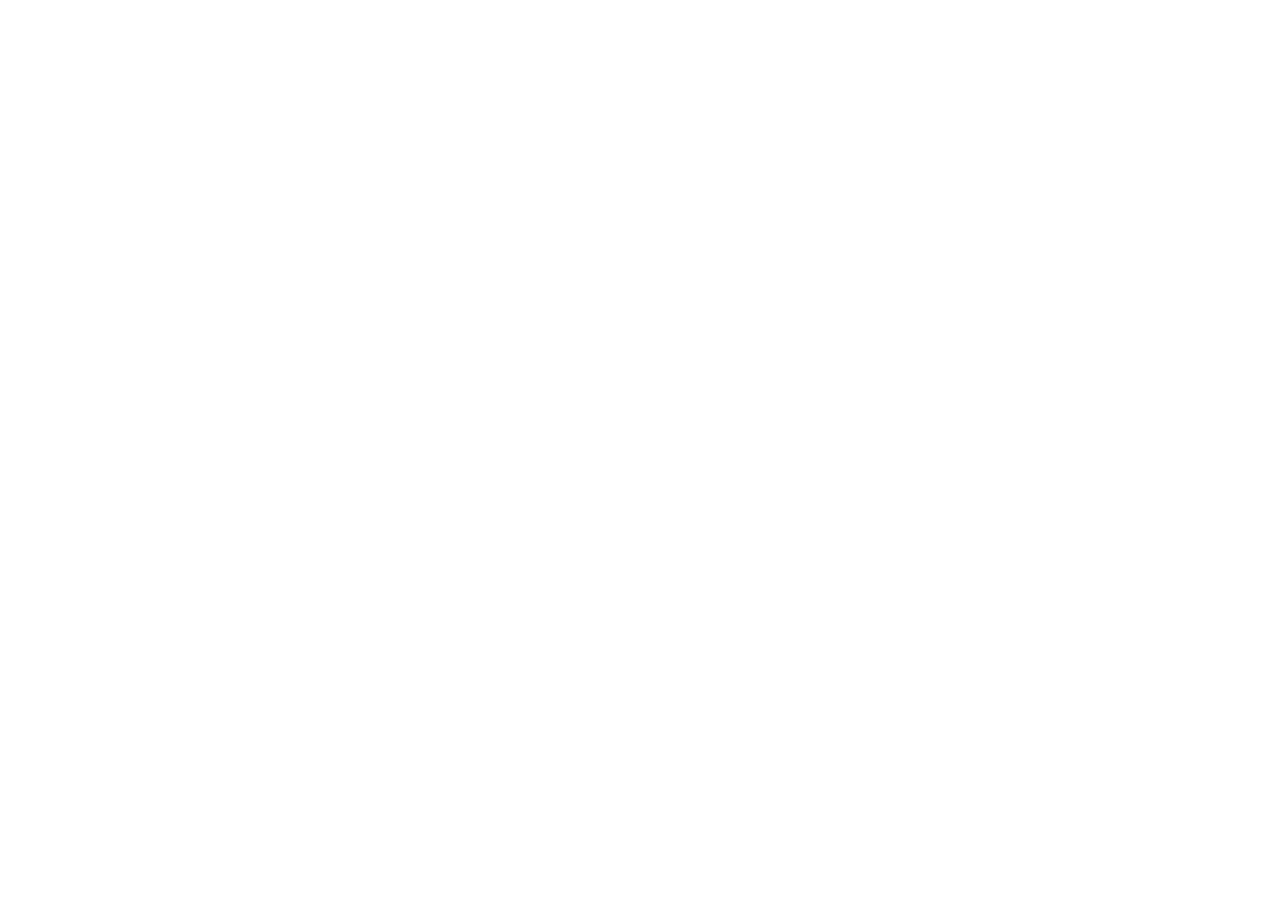
==== index.html @ 2f470f28 "modifications" ====
<!DOCTYPE html>
<html lang="en">
<head>
    <meta charset="UTF-8">
    <meta name="viewport" content="width=device-width, initial-scale=1.0">
    <title>Super-Awesome-Team-Name</title>
</head>
<body>
    
</body>
</html>
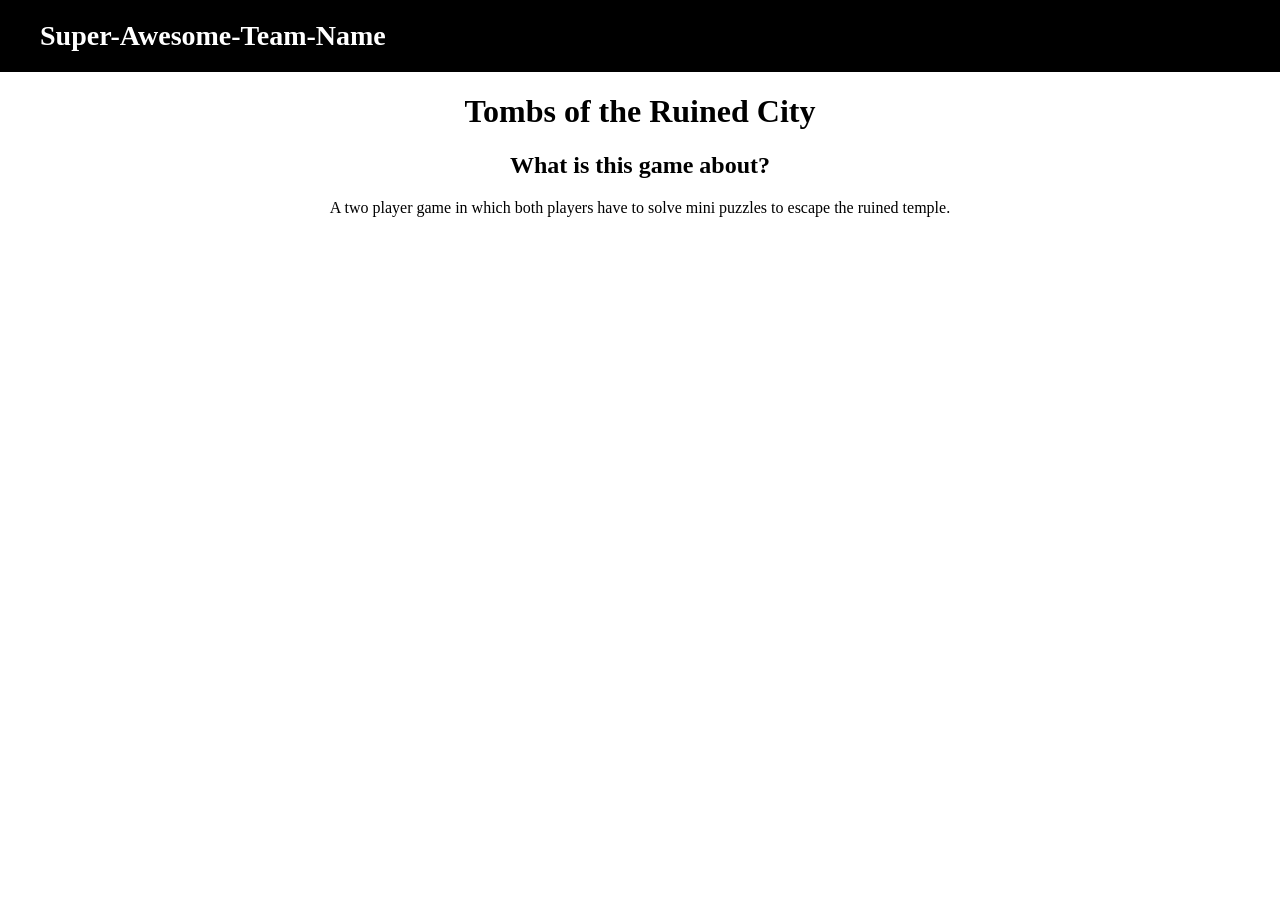
==== commit 753554cf: "Base" ====
--- a/index.html
+++ b/index.html
@@ -4,8 +4,17 @@
     <meta charset="UTF-8">
     <meta name="viewport" content="width=device-width, initial-scale=1.0">
     <title>Super-Awesome-Team-Name</title>
+    <link rel="stylesheet" href="style.css" type="text/css">
 </head>
 <body>
-    
-</body>
+        <header>
+            <div class="logo">Super-Awesome-Team-Name</div>
+            <nav>
+                <!-- <a href="#id">name</a>-->
+            </nav>
+        </header>
+    <h1>Tombs of the Ruined City</h1>
+    <h2>What is this game about?</h2>
+    <p>A two player game in which both players have to solve mini puzzles to escape the ruined temple.</p>
+<body>
 </html>
--- a/style.css
+++ b/style.css
@@ -0,0 +1,27 @@
+body{
+    text-align: center;
+    margin: 0px;
+    background: white;
+    color:black;
+}
+
+
+
+
+header{
+    display: flex;
+    justify-content: space-between;
+    align-items: center;
+    padding: 20px 40px;
+    background: black;
+    position: sticky;
+    top:0;
+}
+
+.logo {
+    color: white;
+    font-size: 28px;
+    font-weight: bold;
+}
+
+
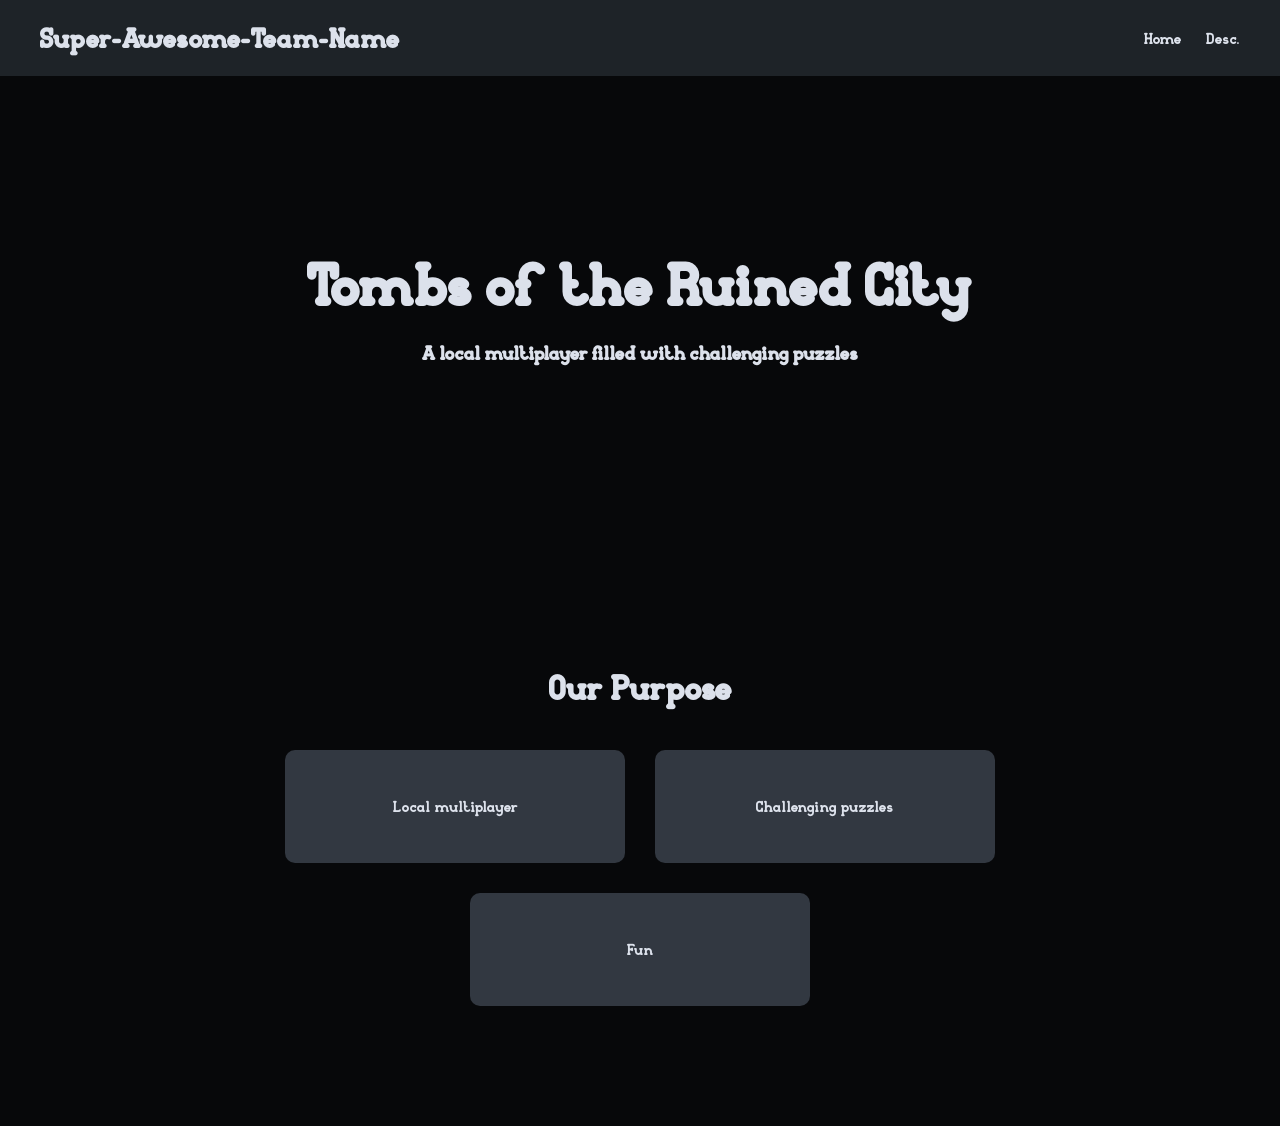
==== commit ea68ef17: "Added Grid System and new font" ====
--- a/index.html
+++ b/index.html
@@ -10,11 +10,29 @@
         <header>
             <div class="logo">Super-Awesome-Team-Name</div>
             <nav>
-                <!-- <a href="#id">name</a>-->
+                <a href="#main">Home</a>
+                <a href="#desc">Desc.</a>
             </nav>
         </header>
-    <h1>Tombs of the Ruined City</h1>
-    <h2>What is this game about?</h2>
-    <p>A two player game in which both players have to solve mini puzzles to escape the ruined temple.</p>
+        <section class="main">
+            <h1>Tombs of the Ruined City</h1>
+            <h2>A local multiplayer filled with challenging puzzles</h2>
+        </section>
+        
+        
+    <section id="desc" class="desc">
+        <h2>Our Purpose</h2>
+        <div class="grid">
+            <div class="card">
+                <p>Local multiplayer</p>
+            </div>
+            <div class="card">
+                <p>Challenging puzzles</p>
+            </div>
+            <div class="card">
+                <p>Fun</p>
+            </div>
+        </div>
+    </section>
 <body>
 </html>
--- a/style.css
+++ b/style.css
@@ -1,27 +1,94 @@
+@font-face {
+    font-family:Apo;
+    src: url("Astroph.otf");
+  }
 body{
     text-align: center;
     margin: 0px;
-    background: white;
-    color:black;
+    background: rgb(18, 20, 24);
+    color:rgb(220, 225, 235);
 }
+.main {
+    text-align: center;
+    padding: 120px 20px;
+    /*
+    background: put some random picture of the game here
+    */
+    background-blend-mode: overlay;
+    background-color: rgba(0,0,0,0.6);
+}
+.main h1 {
+    font-size: 60px;
+    margin-bottom: 10px;
+    font-family: Apo;
+} 
 
-
-
-
+.main h2 {
+    font-size: 20px;
+    margin-bottom: 30px;
+    font-family: Apo;
+}
 header{
     display: flex;
     justify-content: space-between;
     align-items: center;
     padding: 20px 40px;
-    background: black;
+    background: rgb(30, 35, 40);
     position: sticky;
     top:0;
 }
-
+nav a {
+    margin-left: 20px;
+    font-size: 16px;
+    transition: 0.3s;
+    color: rgb(220, 225, 235);
+    font-family: Apo;
+}
+a {
+    text-decoration: none;
+    color: inherit;
+}
 .logo {
-    color: white;
+    color: rgb(220, 225, 235);
     font-size: 28px;
     font-weight: bold;
+    font-family: Apo;
+}
+.desc {
+    padding: 120px 120px;
+    text-align: center;
+    /*
+    background: put another random picture here
+    */
+    background-blend-mode: overlay;
+    background-color: rgba(0,0,0,0.6);
+    font-family: Apo;
+}
+.desc h2{
+    color: rgb(220, 225, 235);
+    font-size: 35px;
+    font-weight: bold;
+    font-family: Apo;
+    
+}
+.grid {
+    display: flex;
+    justify-content: center;
+    gap: 30px;
+    margin-top: 40px;
+    flex-wrap: wrap;
 }
 
+.card {
+    padding: 30px;
+    width: 280px;
+    border-radius: 10px;
+    transition: 0.3s;
+    background: rgb(50, 56, 65) ;
+}
 
+.card:hover {
+    transform: translateY(-5px);
+    background: rgb(70, 78, 90);
+}
+
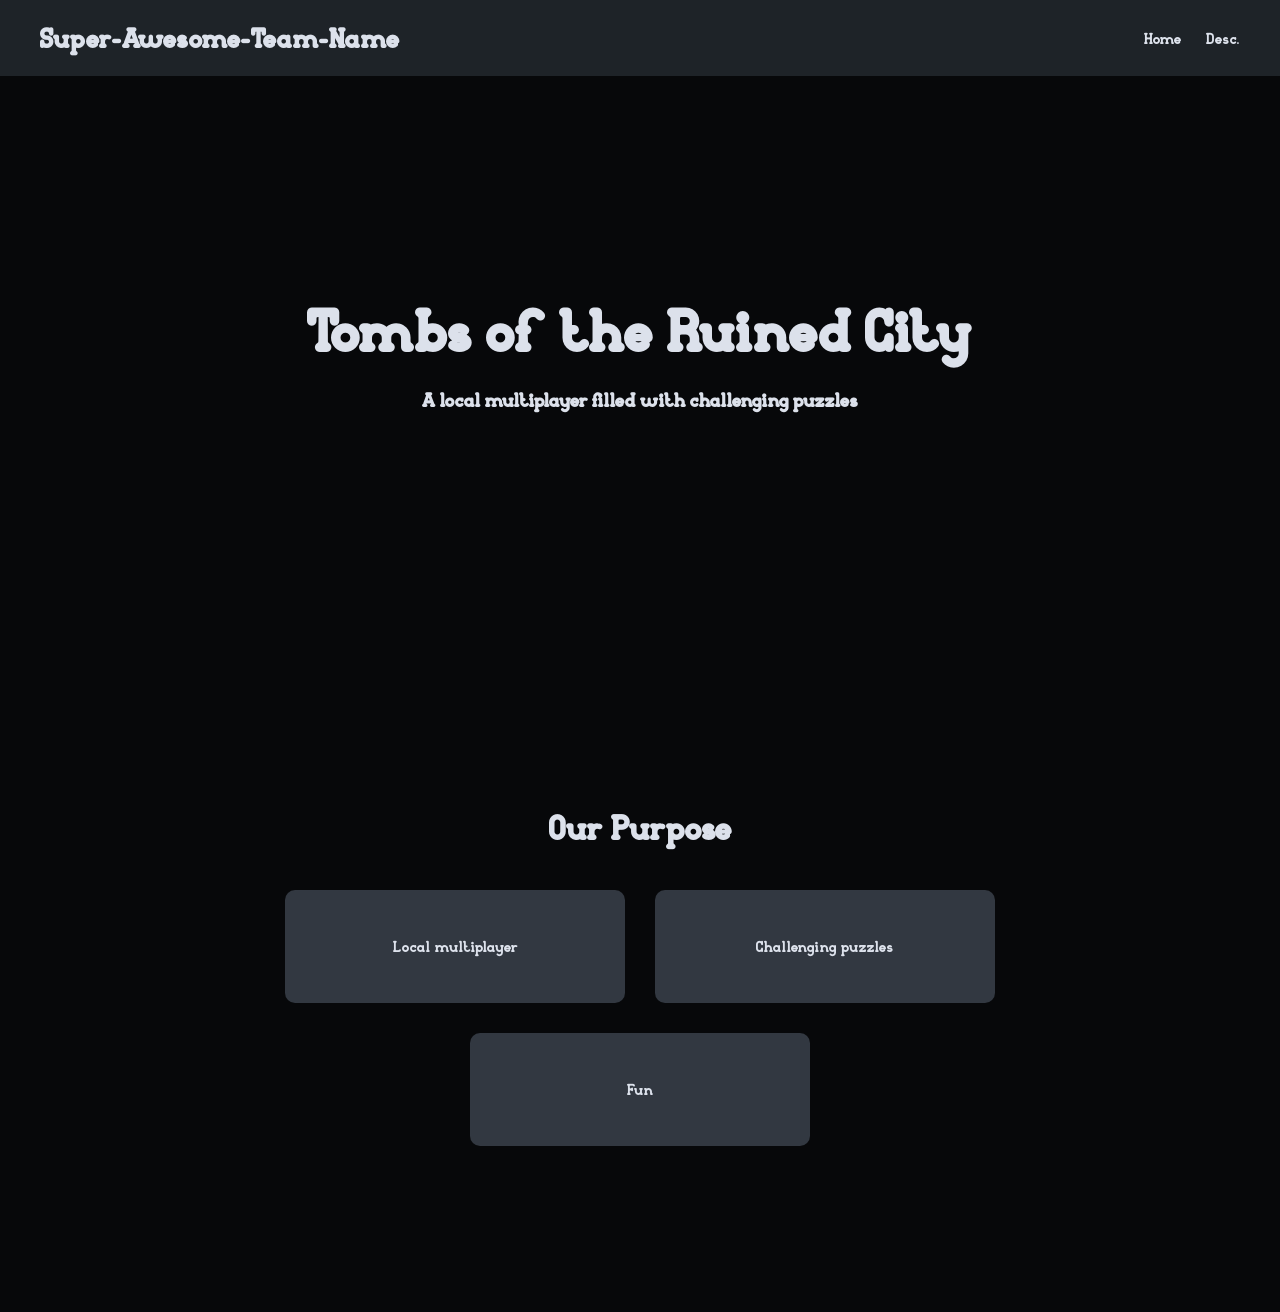
==== commit 644e2b5b: "Changes to padding" ====
--- a/index.html
+++ b/index.html
@@ -14,7 +14,7 @@
                 <a href="#desc">Desc.</a>
             </nav>
         </header>
-        <section class="main">
+        <section class="main" id = "main">
             <h1>Tombs of the Ruined City</h1>
             <h2>A local multiplayer filled with challenging puzzles</h2>
         </section>
--- a/style.css
+++ b/style.css
@@ -10,7 +10,7 @@
 }
 .main {
     text-align: center;
-    padding: 120px 20px;
+    padding: 13vw 20px;
     /*
     background: put some random picture of the game here
     */
@@ -55,7 +55,7 @@
     font-family: Apo;
 }
 .desc {
-    padding: 120px 120px;
+    padding: 13vw 120px;
     text-align: center;
     /*
     background: put another random picture here
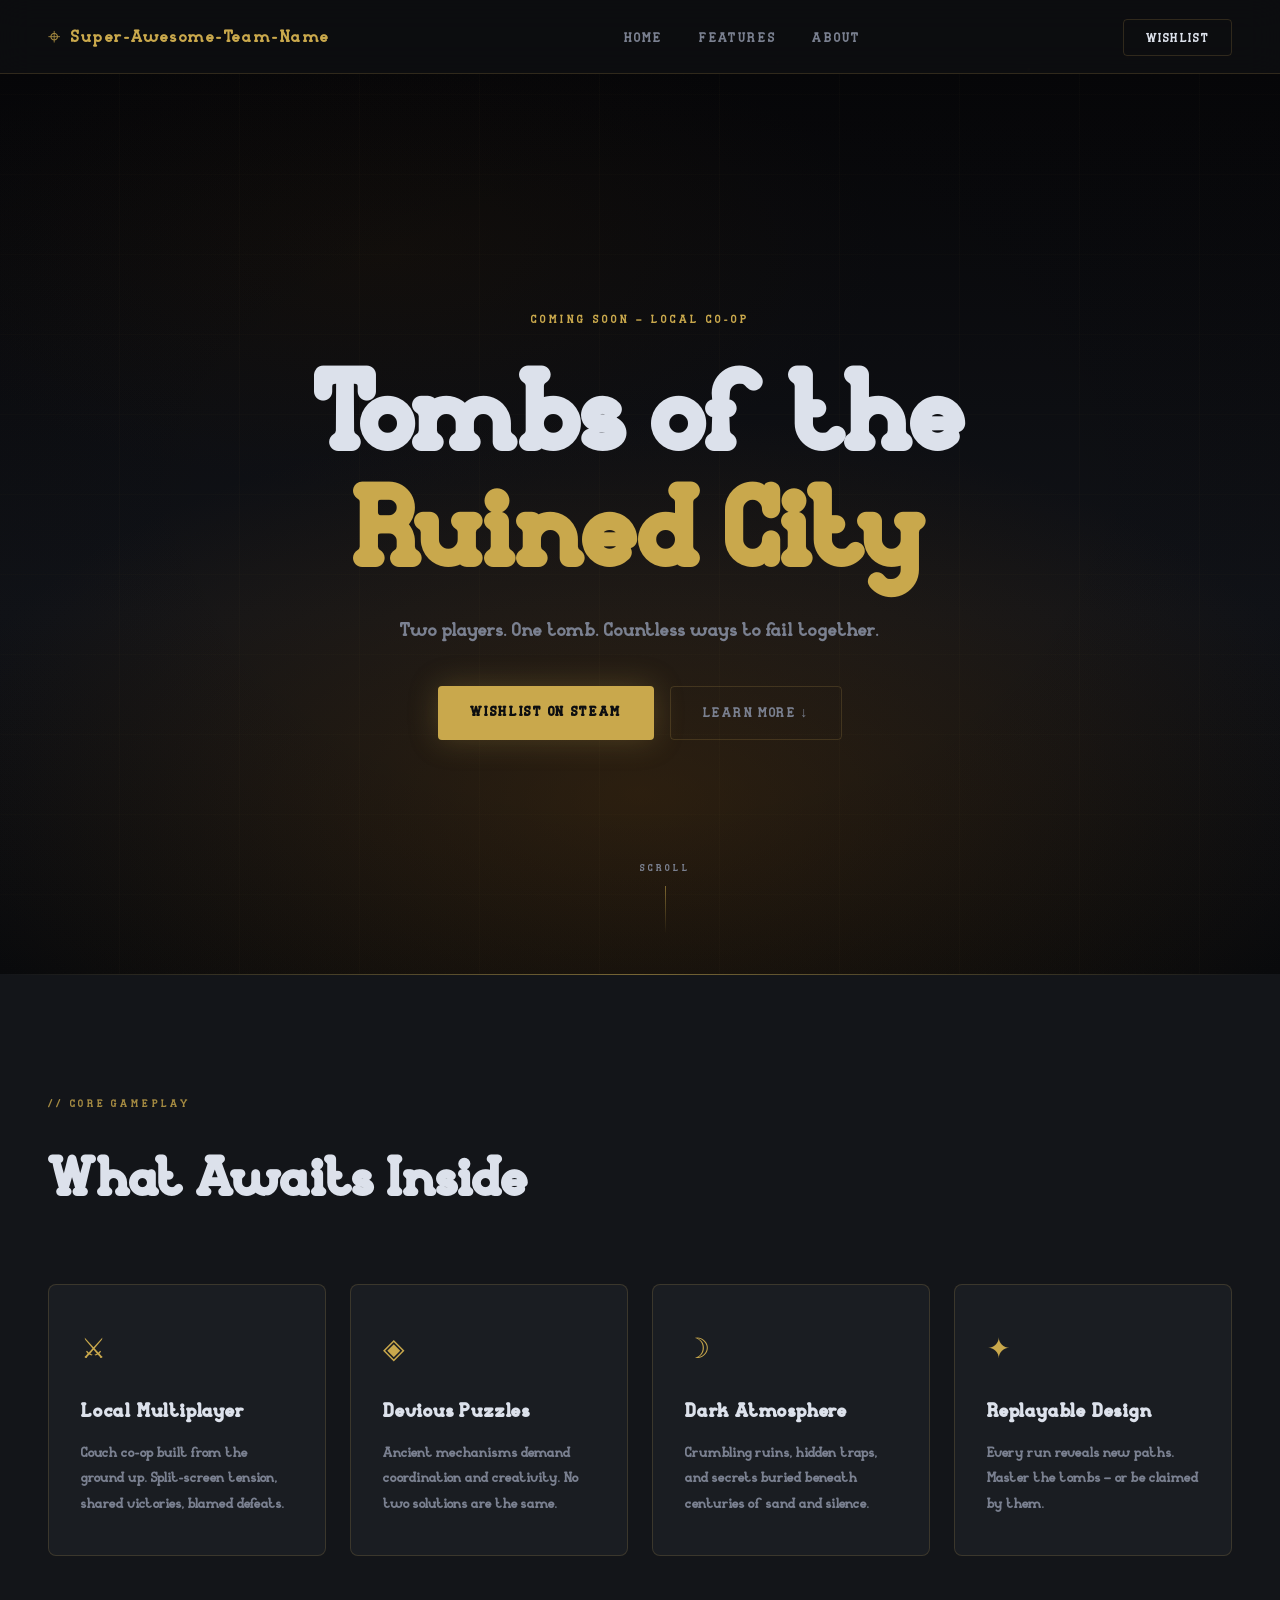
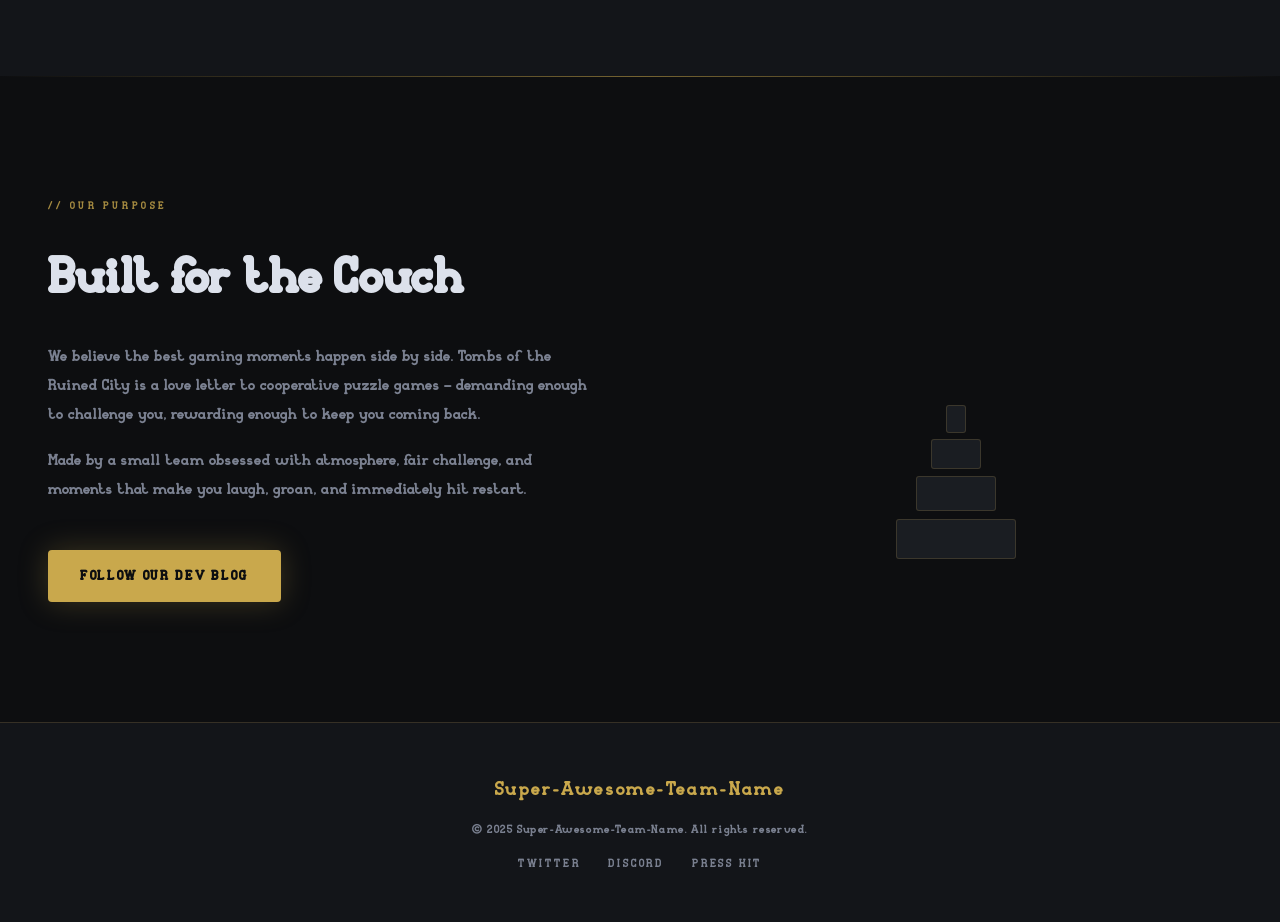
==== commit 1e68a4bb: "Add files via upload" ====
--- a/index.html
+++ b/index.html
@@ -3,36 +3,162 @@
 <head>
     <meta charset="UTF-8">
     <meta name="viewport" content="width=device-width, initial-scale=1.0">
-    <title>Super-Awesome-Team-Name</title>
+    <title>Tombs of the Ruined City</title>
     <link rel="stylesheet" href="style.css" type="text/css">
 </head>
 <body>
-        <header>
-            <div class="logo">Super-Awesome-Team-Name</div>
-            <nav>
-                <a href="#main">Home</a>
-                <a href="#desc">Desc.</a>
-            </nav>
-        </header>
-        <section class="main" id = "main">
-            <h1>Tombs of the Ruined City</h1>
-            <h2>A local multiplayer filled with challenging puzzles</h2>
-        </section>
-        
-        
-    <section id="desc" class="desc">
-        <h2>Our Purpose</h2>
+
+    <canvas id="dust"></canvas>
+
+    <header>
+        <div class="logo">
+            <span class="logo-glyph">⌖</span>
+            Super-Awesome-Team-Name
+        </div>
+        <nav>
+            <a href="#main">Home</a>
+            <a href="#features">Features</a>
+            <a href="#desc">About</a>
+        </nav>
+        <div class="header-cta">
+            <a href="#" class="btn-outline">Wishlist</a>
+        </div>
+    </header>
+
+    <section class="main" id="main">
+        <div class="hero-bg-overlay"></div>
+        <div class="hero-content">
+            <div class="eyebrow">Coming Soon — Local Co-op</div>
+            <h1>
+                <span class="title-line">Tombs of the</span>
+                <span class="title-line accent">Ruined City</span>
+            </h1>
+            <p class="tagline">Two players. One tomb. Countless ways to fail together.</p>
+            <div class="hero-actions">
+                <a href="#" class="btn-primary">Wishlist on Steam</a>
+                <a href="#desc" class="btn-ghost">Learn More ↓</a>
+            </div>
+        </div>
+        <div class="scroll-hint">
+            <span>Scroll</span>
+            <div class="scroll-line"></div>
+        </div>
+    </section>
+
+    <section id="features" class="features">
+        <div class="section-label">// Core Gameplay</div>
+        <h2 class="section-title">What Awaits Inside</h2>
         <div class="grid">
-            <div class="card">
-                <p>Local multiplayer</p>
+            <div class="card" data-delay="0">
+                <div class="card-icon">⚔</div>
+                <h3>Local Multiplayer</h3>
+                <p>Couch co-op built from the ground up. Split-screen tension, shared victories, blamed defeats.</p>
             </div>
-            <div class="card">
-                <p>Challenging puzzles</p>
+            <div class="card" data-delay="100">
+                <div class="card-icon">◈</div>
+                <h3>Devious Puzzles</h3>
+                <p>Ancient mechanisms demand coordination and creativity. No two solutions are the same.</p>
             </div>
-            <div class="card">
-                <p>Fun</p>
+            <div class="card" data-delay="200">
+                <div class="card-icon">☽</div>
+                <h3>Dark Atmosphere</h3>
+                <p>Crumbling ruins, hidden traps, and secrets buried beneath centuries of sand and silence.</p>
+            </div>
+            <div class="card" data-delay="300">
+                <div class="card-icon">✦</div>
+                <h3>Replayable Design</h3>
+                <p>Every run reveals new paths. Master the tombs — or be claimed by them.</p>
             </div>
         </div>
     </section>
-<body>
+
+    <section id="desc" class="desc">
+        <div class="desc-inner">
+            <div class="desc-text">
+                <div class="section-label">// Our Purpose</div>
+                <h2>Built for the Couch</h2>
+                <p>We believe the best gaming moments happen side by side. Tombs of the Ruined City is a love letter to cooperative puzzle games — demanding enough to challenge you, rewarding enough to keep you coming back.</p>
+                <p>Made by a small team obsessed with atmosphere, fair challenge, and moments that make you laugh, groan, and immediately hit restart.</p>
+                <a href="#" class="btn-primary" style="margin-top:28px; display:inline-block;">Follow Our Dev Blog</a>
+            </div>
+            <div class="desc-visual">
+                <div class="ruin-graphic">
+                    <div class="ruin-block b1"></div>
+                    <div class="ruin-block b2"></div>
+                    <div class="ruin-block b3"></div>
+                    <div class="ruin-block b4"></div>
+                    <div class="ruin-glyph">𓂀</div>
+                </div>
+            </div>
+        </div>
+    </section>
+
+    <footer>
+        <div class="footer-logo">Super-Awesome-Team-Name</div>
+        <p class="footer-copy">© 2025 Super-Awesome-Team-Name. All rights reserved.</p>
+        <div class="footer-links">
+            <a href="#">Twitter</a>
+            <a href="#">Discord</a>
+            <a href="#">Press Kit</a>
+        </div>
+    </footer>
+
+    <script>
+        const canvas = document.getElementById('dust');
+        const ctx = canvas.getContext('2d');
+        let W, H, particles = [];
+
+        function resize() {
+            W = canvas.width = window.innerWidth;
+            H = canvas.height = window.innerHeight;
+        }
+        resize();
+        window.addEventListener('resize', resize);
+
+        for (let i = 0; i < 60; i++) {
+            particles.push({
+                x: Math.random() * window.innerWidth,
+                y: Math.random() * window.innerHeight,
+                r: Math.random() * 1.5 + 0.3,
+                dx: (Math.random() - 0.5) * 0.3,
+                dy: -Math.random() * 0.4 - 0.1,
+                alpha: Math.random() * 0.4 + 0.1
+            });
+        }
+
+        function animate() {
+            ctx.clearRect(0, 0, W, H);
+            for (let p of particles) {
+                ctx.beginPath();
+                ctx.arc(p.x, p.y, p.r, 0, Math.PI * 2);
+                ctx.fillStyle = `rgba(210, 170, 100, ${p.alpha})`;
+                ctx.fill();
+                p.x += p.dx;
+                p.y += p.dy;
+                if (p.y < -10) { p.y = H + 10; p.x = Math.random() * W; }
+            }
+            requestAnimationFrame(animate);
+        }
+        animate();
+
+        const cards = document.querySelectorAll('.card');
+        const observer = new IntersectionObserver((entries) => {
+            entries.forEach(e => {
+                if (e.isIntersecting) {
+                    const delay = e.target.dataset.delay || 0;
+                    setTimeout(() => e.target.classList.add('visible'), +delay);
+                }
+            });
+        }, { threshold: 0.15 });
+        cards.forEach(c => observer.observe(c));
+
+        window.addEventListener('scroll', () => {
+            const sy = window.scrollY;
+            const hero = document.querySelector('.hero-content');
+            if (hero) hero.style.transform = `translateY(${sy * 0.25}px)`;
+            const overlay = document.querySelector('.hero-bg-overlay');
+            if (overlay) overlay.style.opacity = Math.min(0.85, 0.5 + sy * 0.001);
+        });
+    </script>
+</body>
 </html>
--- a/style.css
+++ b/style.css
@@ -1,94 +1,434 @@
 @font-face {
-    font-family:Apo;
+    font-family: Apo;
     src: url("Astroph.otf");
-  }
-body{
+}
+
+:root {
+    --bg:         #0d0e10;
+    --bg2:        #131519;
+    --surface:    #1a1d22;
+    --surface2:   #22262e;
+    --border:     rgba(210,170,90,0.18);
+    --gold:       #c9a84c;
+    --gold-dim:   rgba(201,168,76,0.55);
+    --text:       #dce1eb;
+    --text-muted: #7a8090;
+    --accent:     #e6b860;
+    --glow:       rgba(201,168,76,0.15);
+}
+
+*, *::before, *::after { box-sizing: border-box; margin: 0; padding: 0; }
+html { scroll-behavior: smooth; }
+
+body {
+    background: var(--bg);
+    color: var(--text);
+    font-family: Apo, serif;
+    overflow-x: hidden;
+    line-height: 1.7;
+}
+
+a { text-decoration: none; color: inherit; }
+
+#dust {
+    position: fixed;
+    inset: 0;
+    pointer-events: none;
+    z-index: 0;
+    opacity: 0.6;
+}
+
+header {
+    display: flex;
+    justify-content: space-between;
+    align-items: center;
+    padding: 18px 48px;
+    background: rgba(13,14,16,0.85);
+    backdrop-filter: blur(16px);
+    border-bottom: 1px solid var(--border);
+    position: sticky;
+    top: 0;
+    z-index: 100;
+}
+
+.logo {
+    font-size: 18px;
+    font-family: Apo;
+    color: var(--gold);
+    letter-spacing: 0.08em;
+    display: flex;
+    align-items: center;
+    gap: 10px;
+}
+.logo-glyph { font-size: 22px; opacity: 0.8; }
+
+nav a {
+    margin-left: 32px;
+    font-size: 14px;
+    letter-spacing: 0.12em;
+    color: var(--text-muted);
+    transition: color 0.25s;
+    text-transform: uppercase;
+}
+nav a:hover { color: var(--gold); }
+
+.btn-outline {
+    font-family: Apo;
+    font-size: 13px;
+    letter-spacing: 0.1em;
+    text-transform: uppercase;
+    padding: 9px 22px;
+    border: 1px solid var(--border);
+    border-radius: 4px;
+    color: var(--text);
+    transition: border-color 0.25s, color 0.25s;
+}
+.btn-outline:hover { border-color: var(--gold); color: var(--gold); }
+
+.main {
+    position: relative;
+    min-height: 100vh;
+    display: flex;
+    align-items: center;
+    justify-content: center;
+    overflow: hidden;
+    background:
+        radial-gradient(ellipse 80% 60% at 50% 80%, rgba(100,60,10,0.35) 0%, transparent 70%),
+        radial-gradient(ellipse 60% 40% at 30% 20%, rgba(50,30,5,0.2) 0%, transparent 65%),
+        linear-gradient(180deg, #060608 0%, #111318 60%, #0a0b0d 100%);
+}
+
+.main::before {
+    content: '';
+    position: absolute;
+    inset: 0;
+    background:
+        repeating-linear-gradient(90deg, transparent, transparent 119px, rgba(201,168,76,0.04) 120px),
+        repeating-linear-gradient(0deg, transparent, transparent 79px, rgba(201,168,76,0.03) 80px);
+    pointer-events: none;
+}
+
+.hero-bg-overlay {
+    position: absolute;
+    inset: 0;
+    background: radial-gradient(ellipse 100% 100% at 50% 50%, transparent 30%, rgba(6,6,8,0.65) 100%);
+    transition: opacity 0.1s;
+}
+
+.hero-content {
+    position: relative;
+    z-index: 2;
     text-align: center;
-    margin: 0px;
-    background: rgb(18, 20, 24);
-    color:rgb(220, 225, 235);
-}
-.main {
+    padding: 20px;
+    will-change: transform;
+}
+
+.eyebrow {
+    font-size: 12px;
+    letter-spacing: 0.25em;
+    text-transform: uppercase;
+    color: var(--gold);
+    margin-bottom: 24px;
+    opacity: 0;
+    animation: fadeUp 0.9s 0.2s forwards;
+}
+
+h1 {
+    font-family: Apo;
+    font-size: clamp(52px, 9vw, 120px);
+    line-height: 1.0;
+    letter-spacing: -0.01em;
+    margin-bottom: 28px;
+    opacity: 0;
+    animation: fadeUp 1s 0.45s forwards;
+}
+
+.title-line { display: block; }
+.title-line.accent { color: var(--gold); }
+
+.tagline {
+    font-size: clamp(16px, 2vw, 20px);
+    color: var(--text-muted);
+    max-width: 480px;
+    margin: 0 auto 40px;
+    opacity: 0;
+    animation: fadeUp 1s 0.7s forwards;
+}
+
+.hero-actions {
+    display: flex;
+    gap: 16px;
+    justify-content: center;
+    flex-wrap: wrap;
+    opacity: 0;
+    animation: fadeUp 1s 0.9s forwards;
+}
+
+.btn-primary {
+    font-family: Apo;
+    font-size: 14px;
+    letter-spacing: 0.12em;
+    text-transform: uppercase;
+    padding: 14px 32px;
+    background: var(--gold);
+    color: #0d0e10;
+    border-radius: 4px;
+    font-weight: 700;
+    transition: background 0.25s, transform 0.2s, box-shadow 0.25s;
+    box-shadow: 0 0 30px rgba(201,168,76,0.25);
+}
+.btn-primary:hover {
+    background: var(--accent);
+    transform: translateY(-2px);
+    box-shadow: 0 0 50px rgba(201,168,76,0.4);
+}
+
+.btn-ghost {
+    font-family: Apo;
+    font-size: 14px;
+    letter-spacing: 0.1em;
+    text-transform: uppercase;
+    padding: 14px 32px;
+    border: 1px solid var(--border);
+    border-radius: 4px;
+    color: var(--text-muted);
+    transition: color 0.25s, border-color 0.25s;
+}
+.btn-ghost:hover { color: var(--gold); border-color: var(--gold-dim); }
+
+.scroll-hint {
+    position: absolute;
+    bottom: 40px;
+    left: 50%;
+    transform: translateX(-50%);
+    display: flex;
+    flex-direction: column;
+    align-items: center;
+    gap: 10px;
+    z-index: 2;
+    opacity: 0;
+    animation: fadeUp 1s 1.4s forwards;
+}
+.scroll-hint span {
+    font-size: 10px;
+    letter-spacing: 0.3em;
+    text-transform: uppercase;
+    color: var(--text-muted);
+}
+.scroll-line {
+    width: 1px;
+    height: 48px;
+    background: linear-gradient(to bottom, var(--gold-dim), transparent);
+    animation: pulse-line 2s ease-in-out infinite;
+}
+
+.features {
+    padding: 120px 48px;
+    background: var(--bg2);
+    position: relative;
+    z-index: 1;
+}
+.features::before {
+    content: '';
+    position: absolute;
+    top: 0; left: 0; right: 0;
+    height: 1px;
+    background: linear-gradient(to right, transparent, var(--gold-dim), transparent);
+}
+
+.section-label {
+    font-size: 11px;
+    letter-spacing: 0.3em;
+    text-transform: uppercase;
+    color: var(--gold);
+    margin-bottom: 16px;
+    opacity: 0.8;
+}
+
+.section-title {
+    font-family: Apo;
+    font-size: clamp(32px, 5vw, 56px);
+    margin-bottom: 60px;
+    color: var(--text);
+}
+
+.grid {
+    display: grid;
+    grid-template-columns: repeat(auto-fit, minmax(260px, 1fr));
+    gap: 24px;
+    max-width: 1200px;
+    margin: 0 auto;
+}
+
+.card {
+    padding: 40px 32px;
+    background: var(--surface);
+    border: 1px solid var(--border);
+    border-radius: 8px;
+    position: relative;
+    overflow: hidden;
+    opacity: 0;
+    transform: translateY(30px);
+    transition: transform 0.35s, background 0.35s, border-color 0.35s, box-shadow 0.35s;
+}
+.card.visible {
+    opacity: 1;
+    transform: translateY(0);
+    transition: opacity 0.6s ease, transform 0.6s ease,
+                background 0.35s, border-color 0.35s, box-shadow 0.35s;
+}
+.card::before {
+    content: '';
+    position: absolute;
+    top: 0; left: 0; right: 0;
+    height: 2px;
+    background: linear-gradient(to right, transparent, var(--gold), transparent);
+    opacity: 0;
+    transition: opacity 0.35s;
+}
+.card:hover {
+    background: var(--surface2);
+    border-color: var(--gold-dim);
+    box-shadow: 0 12px 48px rgba(0,0,0,0.5), 0 0 0 1px rgba(201,168,76,0.08);
+    transform: translateY(-6px);
+}
+.card:hover::before { opacity: 1; }
+
+.card-icon {
+    font-size: 28px;
+    margin-bottom: 20px;
+    color: var(--gold);
+    display: block;
+}
+.card h3 {
+    font-family: Apo;
+    font-size: 20px;
+    margin-bottom: 12px;
+    color: var(--text);
+    letter-spacing: 0.04em;
+}
+.card p {
+    font-size: 15px;
+    color: var(--text-muted);
+    line-height: 1.7;
+}
+
+.desc {
+    padding: 120px 48px;
+    background: var(--bg);
+    position: relative;
+    z-index: 1;
+}
+.desc::before {
+    content: '';
+    position: absolute;
+    top: 0; left: 0; right: 0;
+    height: 1px;
+    background: linear-gradient(to right, transparent, var(--gold-dim), transparent);
+}
+
+.desc-inner {
+    max-width: 1200px;
+    margin: 0 auto;
+    display: grid;
+    grid-template-columns: 1fr 1fr;
+    gap: 80px;
+    align-items: center;
+}
+.desc-text h2 {
+    font-family: Apo;
+    font-size: clamp(32px, 4vw, 52px);
+    margin: 16px 0 24px;
+    color: var(--text);
+}
+.desc-text p {
+    font-size: 16px;
+    color: var(--text-muted);
+    margin-bottom: 18px;
+    line-height: 1.8;
+}
+
+.desc-visual {
+    display: flex;
+    justify-content: center;
+    align-items: center;
+}
+.ruin-graphic {
+    position: relative;
+    width: 280px;
+    height: 320px;
+}
+.ruin-block {
+    position: absolute;
+    background: var(--surface);
+    border: 1px solid var(--border);
+    border-radius: 3px;
+    animation: float 6s ease-in-out infinite;
+}
+.b1 { width: 120px; height: 40px; bottom: 0;    left: 50%; transform: translateX(-50%); animation-delay: 0s; }
+.b2 { width: 80px;  height: 35px; bottom: 48px; left: 50%; transform: translateX(-50%); animation-delay: 0.5s; }
+.b3 { width: 50px;  height: 30px; bottom: 90px; left: 50%; transform: translateX(-50%); animation-delay: 1s; }
+.b4 { width: 20px;  height: 28px; bottom: 126px;left: 50%; transform: translateX(-50%); animation-delay: 1.5s; }
+.ruin-glyph {
+    position: absolute;
+    font-size: 80px;
+    top: 20px;
+    left: 50%;
+    transform: translateX(-50%);
+    color: var(--gold);
+    opacity: 0.15;
+    animation: float 8s ease-in-out infinite 0.3s;
+    filter: blur(1px);
+}
+
+footer {
+    padding: 48px;
+    background: var(--bg2);
+    border-top: 1px solid var(--border);
+    display: flex;
+    flex-direction: column;
+    align-items: center;
+    gap: 14px;
     text-align: center;
-    padding: 13vw 20px;
-    /*
-    background: put some random picture of the game here
-    */
-    background-blend-mode: overlay;
-    background-color: rgba(0,0,0,0.6);
-}
-.main h1 {
-    font-size: 60px;
-    margin-bottom: 10px;
-    font-family: Apo;
-} 
-
-.main h2 {
+}
+.footer-logo {
+    font-family: Apo;
     font-size: 20px;
-    margin-bottom: 30px;
-    font-family: Apo;
-}
-header{
-    display: flex;
-    justify-content: space-between;
-    align-items: center;
-    padding: 20px 40px;
-    background: rgb(30, 35, 40);
-    position: sticky;
-    top:0;
-}
-nav a {
-    margin-left: 20px;
-    font-size: 16px;
-    transition: 0.3s;
-    color: rgb(220, 225, 235);
-    font-family: Apo;
-}
-a {
-    text-decoration: none;
-    color: inherit;
-}
-.logo {
-    color: rgb(220, 225, 235);
-    font-size: 28px;
-    font-weight: bold;
-    font-family: Apo;
-}
-.desc {
-    padding: 13vw 120px;
-    text-align: center;
-    /*
-    background: put another random picture here
-    */
-    background-blend-mode: overlay;
-    background-color: rgba(0,0,0,0.6);
-    font-family: Apo;
-}
-.desc h2{
-    color: rgb(220, 225, 235);
-    font-size: 35px;
-    font-weight: bold;
-    font-family: Apo;
-    
-}
-.grid {
-    display: flex;
-    justify-content: center;
-    gap: 30px;
-    margin-top: 40px;
-    flex-wrap: wrap;
-}
-
-.card {
-    padding: 30px;
-    width: 280px;
-    border-radius: 10px;
-    transition: 0.3s;
-    background: rgb(50, 56, 65) ;
-}
-
-.card:hover {
-    transform: translateY(-5px);
-    background: rgb(70, 78, 90);
-}
-
+    color: var(--gold);
+    letter-spacing: 0.08em;
+}
+.footer-copy {
+    font-size: 12px;
+    color: var(--text-muted);
+    letter-spacing: 0.05em;
+}
+.footer-links { display: flex; gap: 28px; }
+.footer-links a {
+    font-size: 12px;
+    letter-spacing: 0.15em;
+    text-transform: uppercase;
+    color: var(--text-muted);
+    transition: color 0.25s;
+}
+.footer-links a:hover { color: var(--gold); }
+
+@keyframes fadeUp {
+    from { opacity: 0; transform: translateY(22px); }
+    to   { opacity: 1; transform: translateY(0); }
+}
+@keyframes pulse-line {
+    0%, 100% { opacity: 0.3; transform: scaleY(0.8); }
+    50%       { opacity: 1;   transform: scaleY(1.1); }
+}
+@keyframes float {
+    0%, 100% { transform: translateX(-50%) translateY(0); }
+    50%       { transform: translateX(-50%) translateY(-10px); }
+}
+
+@media (max-width: 768px) {
+    header { padding: 16px 24px; }
+    .header-cta { display: none; }
+    .features, .desc { padding: 80px 24px; }
+    .desc-inner { grid-template-columns: 1fr; gap: 48px; }
+    .desc-visual { display: none; }
+}
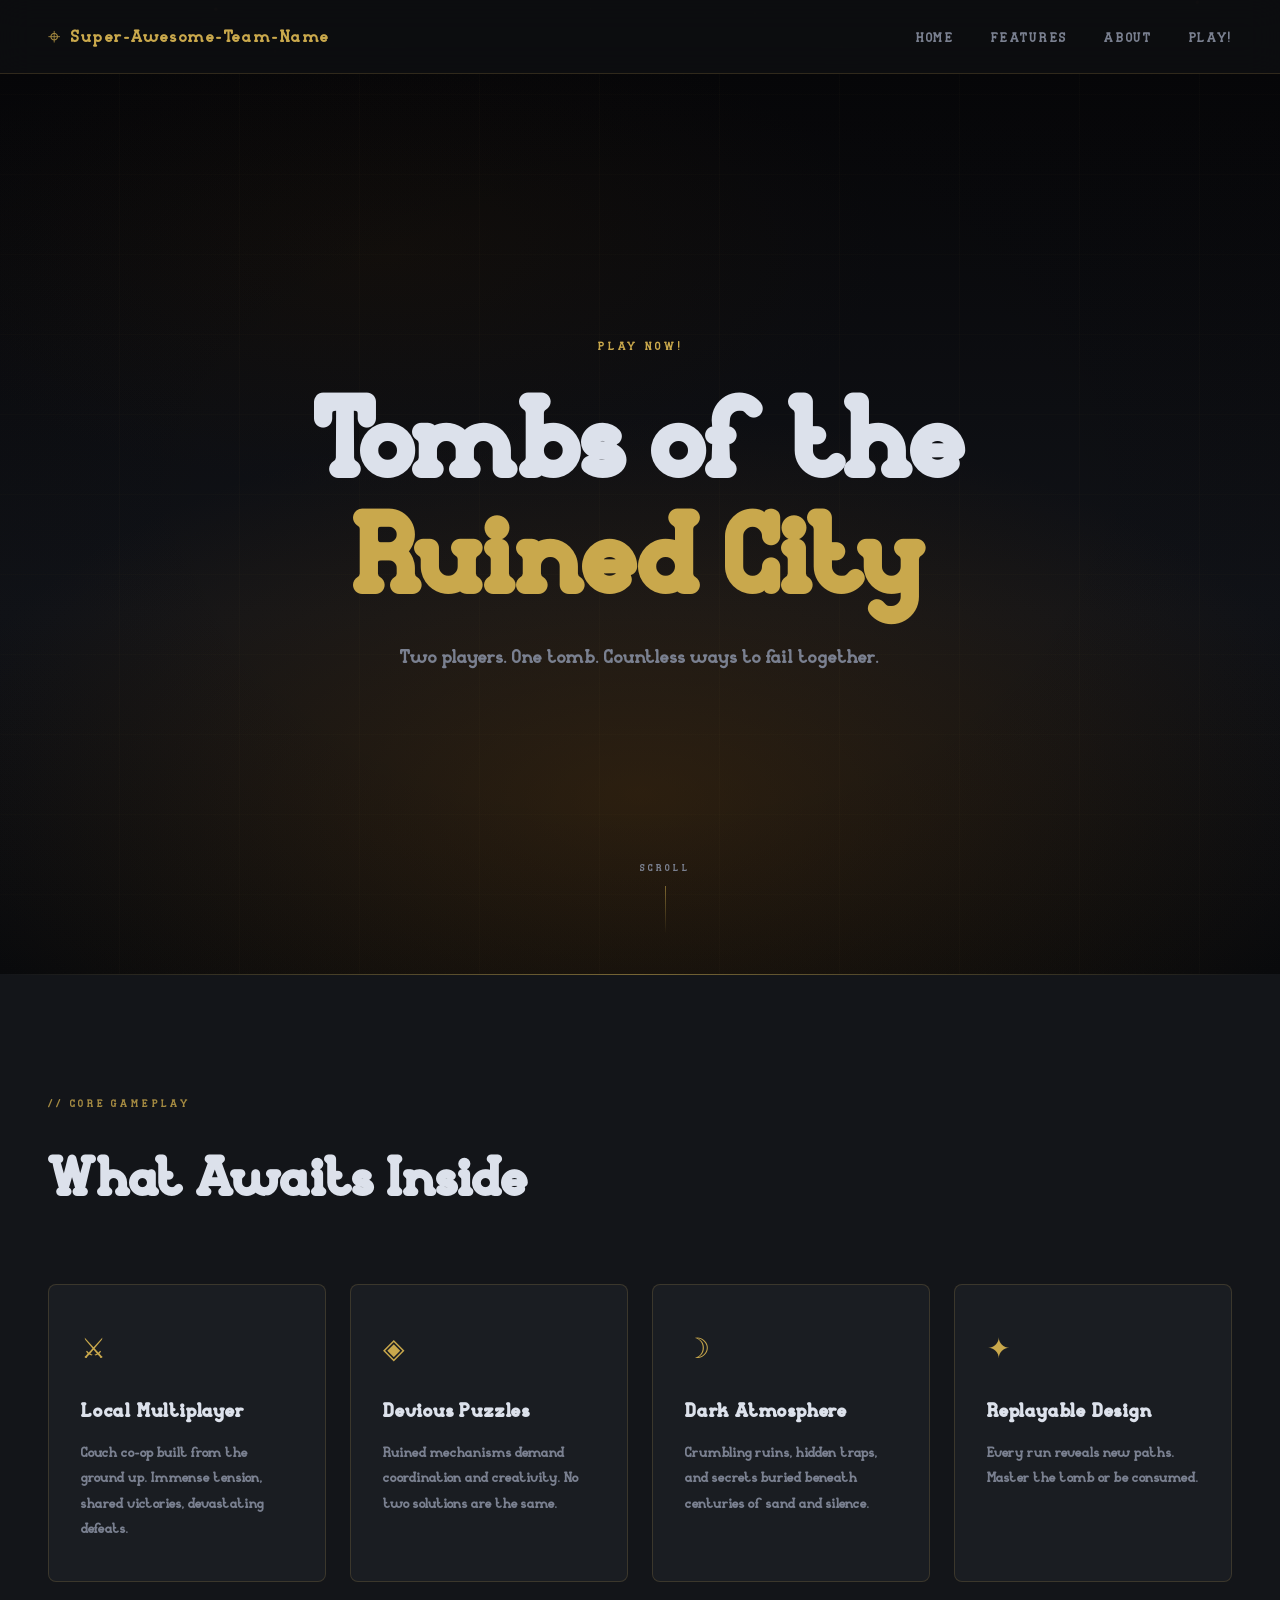
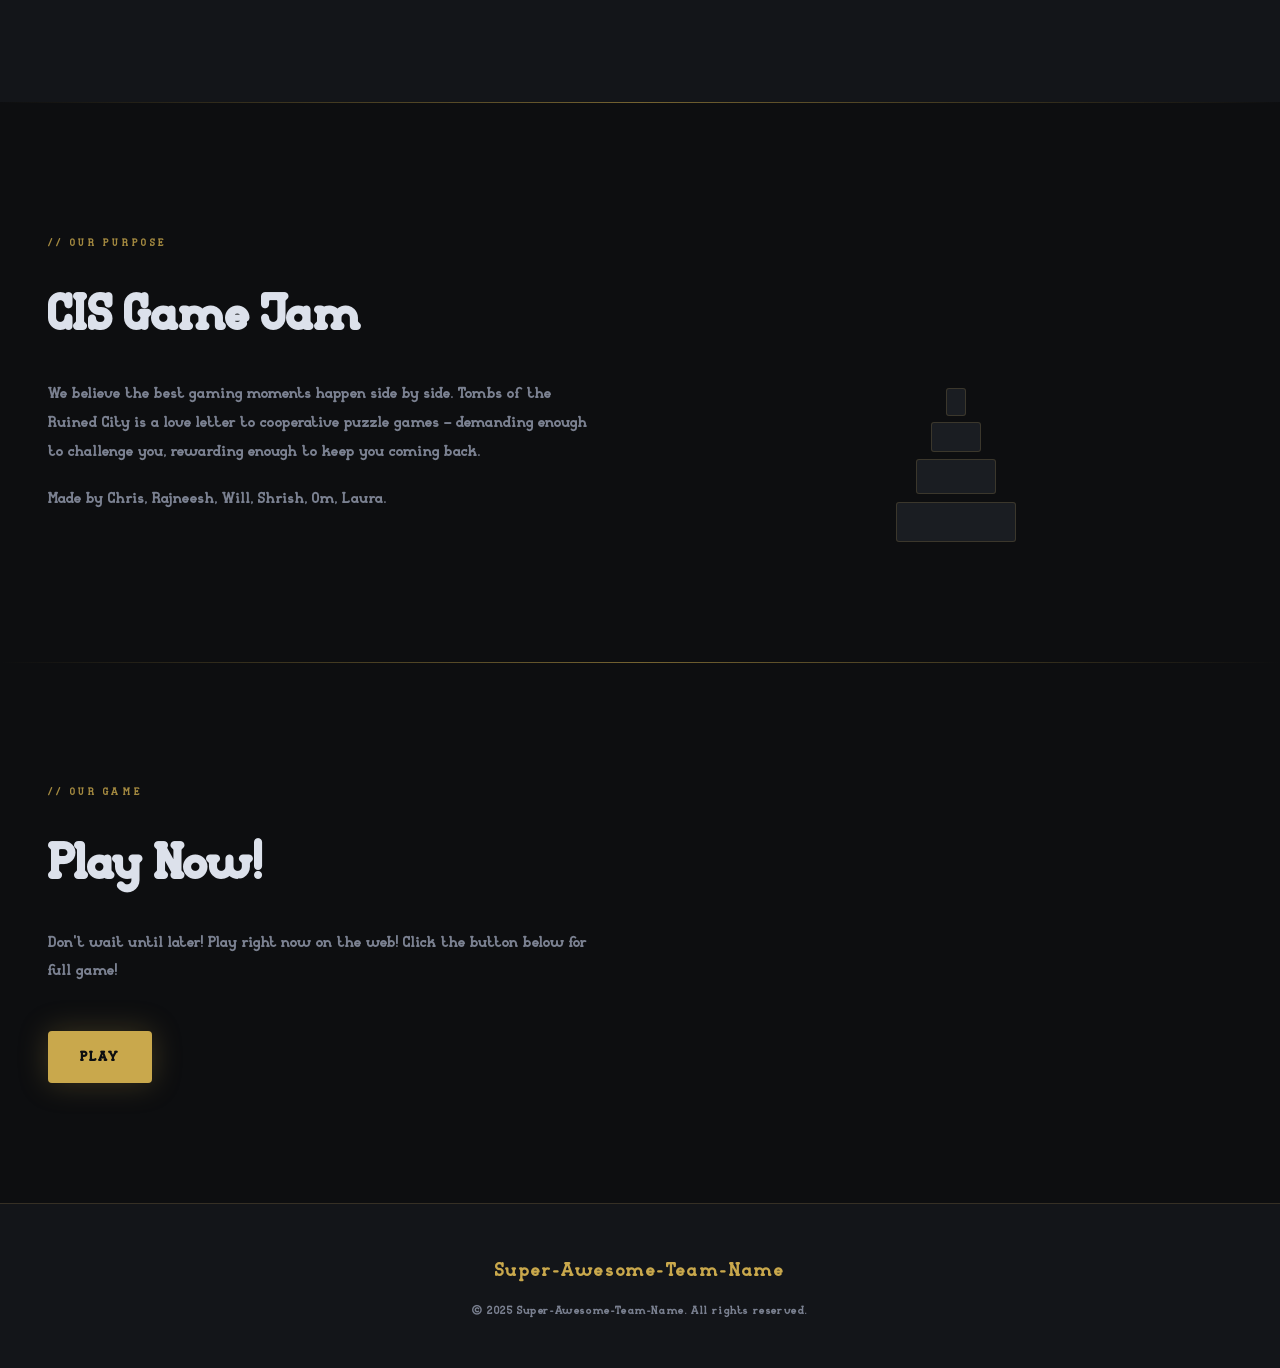
==== commit d6c6d126: "Updates to web" ====
--- a/index.html
+++ b/index.html
@@ -19,25 +19,19 @@
             <a href="#main">Home</a>
             <a href="#features">Features</a>
             <a href="#desc">About</a>
+            <a href="#play">Play!</a>
         </nav>
-        <div class="header-cta">
-            <a href="#" class="btn-outline">Wishlist</a>
-        </div>
     </header>
 
     <section class="main" id="main">
         <div class="hero-bg-overlay"></div>
         <div class="hero-content">
-            <div class="eyebrow">Coming Soon — Local Co-op</div>
+            <div class="eyebrow">Play Now!</div>
             <h1>
                 <span class="title-line">Tombs of the</span>
                 <span class="title-line accent">Ruined City</span>
             </h1>
             <p class="tagline">Two players. One tomb. Countless ways to fail together.</p>
-            <div class="hero-actions">
-                <a href="#" class="btn-primary">Wishlist on Steam</a>
-                <a href="#desc" class="btn-ghost">Learn More ↓</a>
-            </div>
         </div>
         <div class="scroll-hint">
             <span>Scroll</span>
@@ -52,12 +46,12 @@
             <div class="card" data-delay="0">
                 <div class="card-icon">⚔</div>
                 <h3>Local Multiplayer</h3>
-                <p>Couch co-op built from the ground up. Split-screen tension, shared victories, blamed defeats.</p>
+                <p>Couch co-op built from the ground up. Immense tension, shared victories, devastating defeats.</p>
             </div>
             <div class="card" data-delay="100">
                 <div class="card-icon">◈</div>
                 <h3>Devious Puzzles</h3>
-                <p>Ancient mechanisms demand coordination and creativity. No two solutions are the same.</p>
+                <p>Ruined mechanisms demand coordination and creativity. No two solutions are the same.</p>
             </div>
             <div class="card" data-delay="200">
                 <div class="card-icon">☽</div>
@@ -67,7 +61,7 @@
             <div class="card" data-delay="300">
                 <div class="card-icon">✦</div>
                 <h3>Replayable Design</h3>
-                <p>Every run reveals new paths. Master the tombs — or be claimed by them.</p>
+                <p>Every run reveals new paths. Master the tomb or be consumed.</p>
             </div>
         </div>
     </section>
@@ -76,10 +70,9 @@
         <div class="desc-inner">
             <div class="desc-text">
                 <div class="section-label">// Our Purpose</div>
-                <h2>Built for the Couch</h2>
+                <h2>CIS Game Jam</h2>
                 <p>We believe the best gaming moments happen side by side. Tombs of the Ruined City is a love letter to cooperative puzzle games — demanding enough to challenge you, rewarding enough to keep you coming back.</p>
-                <p>Made by a small team obsessed with atmosphere, fair challenge, and moments that make you laugh, groan, and immediately hit restart.</p>
-                <a href="#" class="btn-primary" style="margin-top:28px; display:inline-block;">Follow Our Dev Blog</a>
+                <p>Made by Chris, Rajneesh, Will, Shrish, Om, Laura.</p>
             </div>
             <div class="desc-visual">
                 <div class="ruin-graphic">
@@ -92,15 +85,21 @@
             </div>
         </div>
     </section>
+     <section id="play" class="desc">
+        <div class="desc-inner">
+            <div class="desc-text">
+                <div class="section-label">// Our Game</div>
+                <h2>Play Now!</h2>
+                <p>Don't wait until later! Play right now on the web! Click the button below for full game!</p>
+                <!--Add the game link in the href under this line-->
+                <a href="#" class="btn-primary" style="margin-top:28px; display:inline-block;">Play</a>
+            </div>
+        </div>
+    </section>
 
     <footer>
         <div class="footer-logo">Super-Awesome-Team-Name</div>
         <p class="footer-copy">© 2025 Super-Awesome-Team-Name. All rights reserved.</p>
-        <div class="footer-links">
-            <a href="#">Twitter</a>
-            <a href="#">Discord</a>
-            <a href="#">Press Kit</a>
-        </div>
     </footer>
 
     <script>
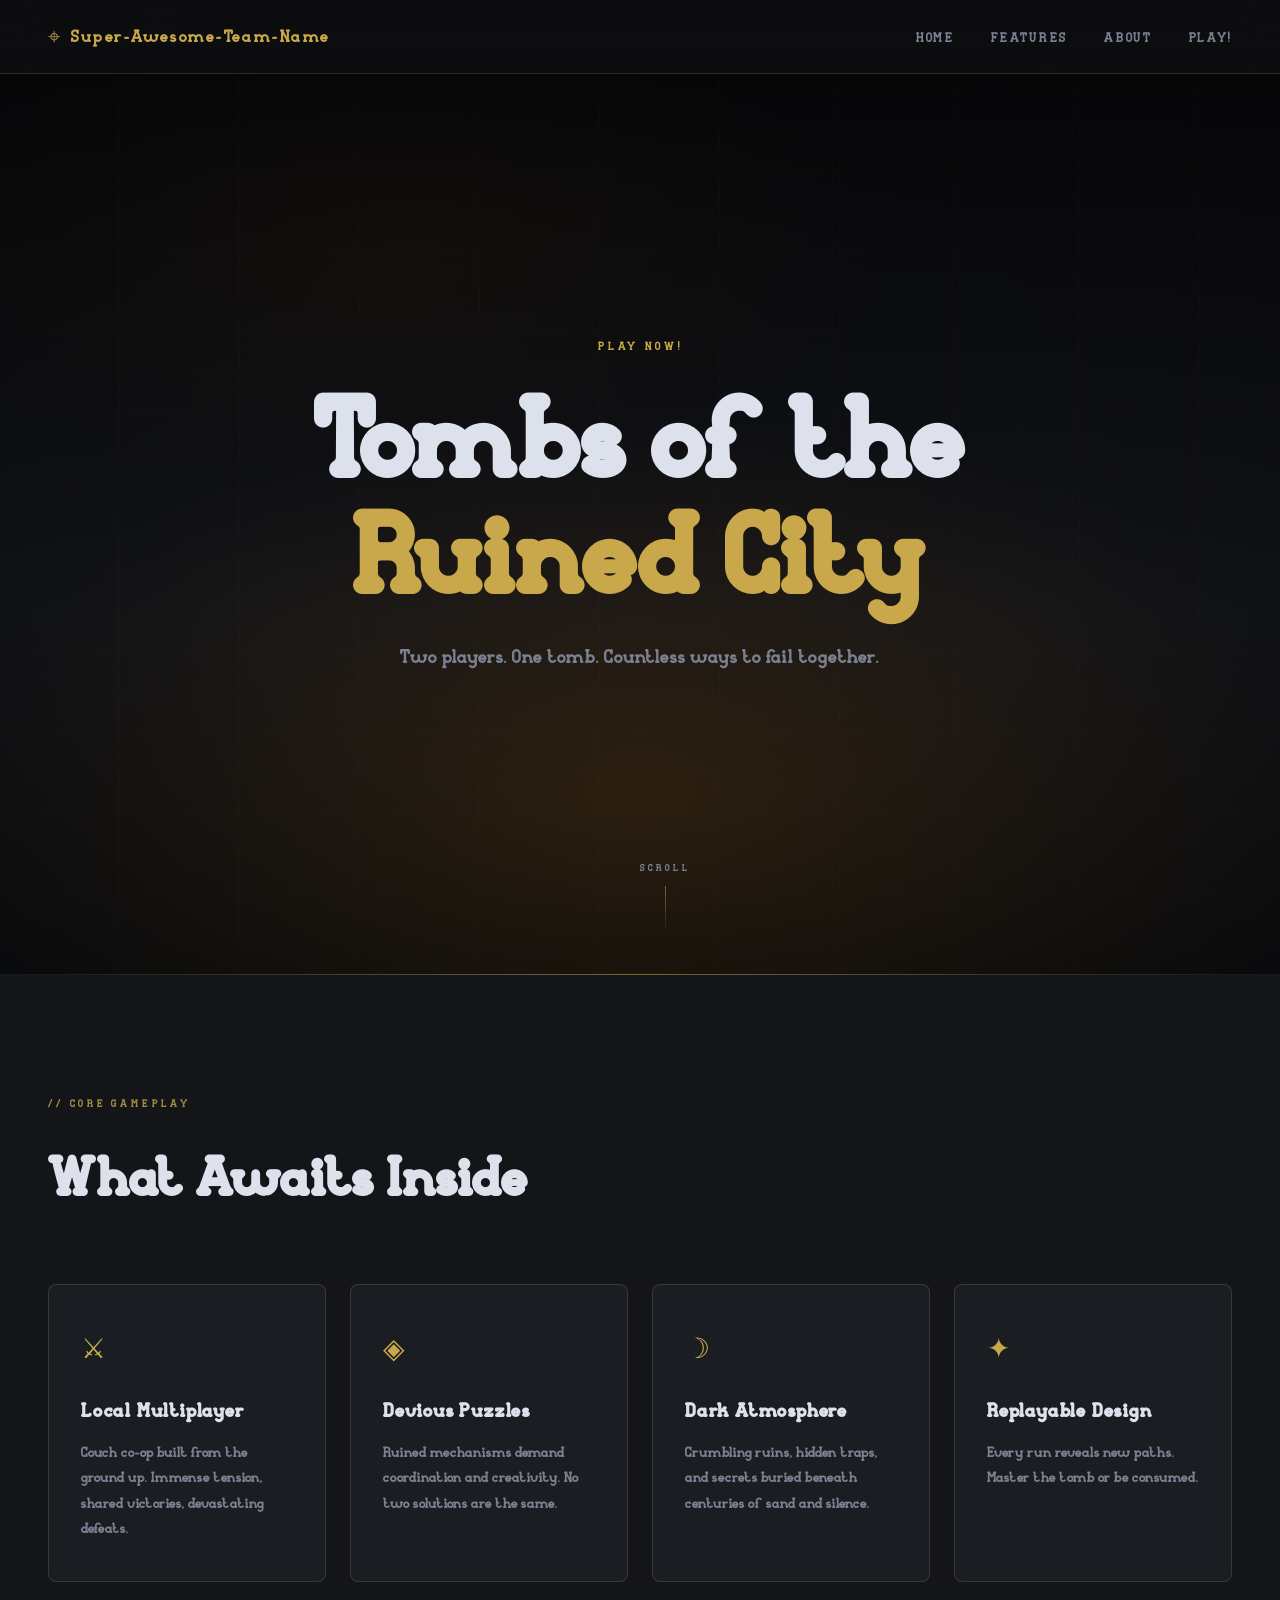
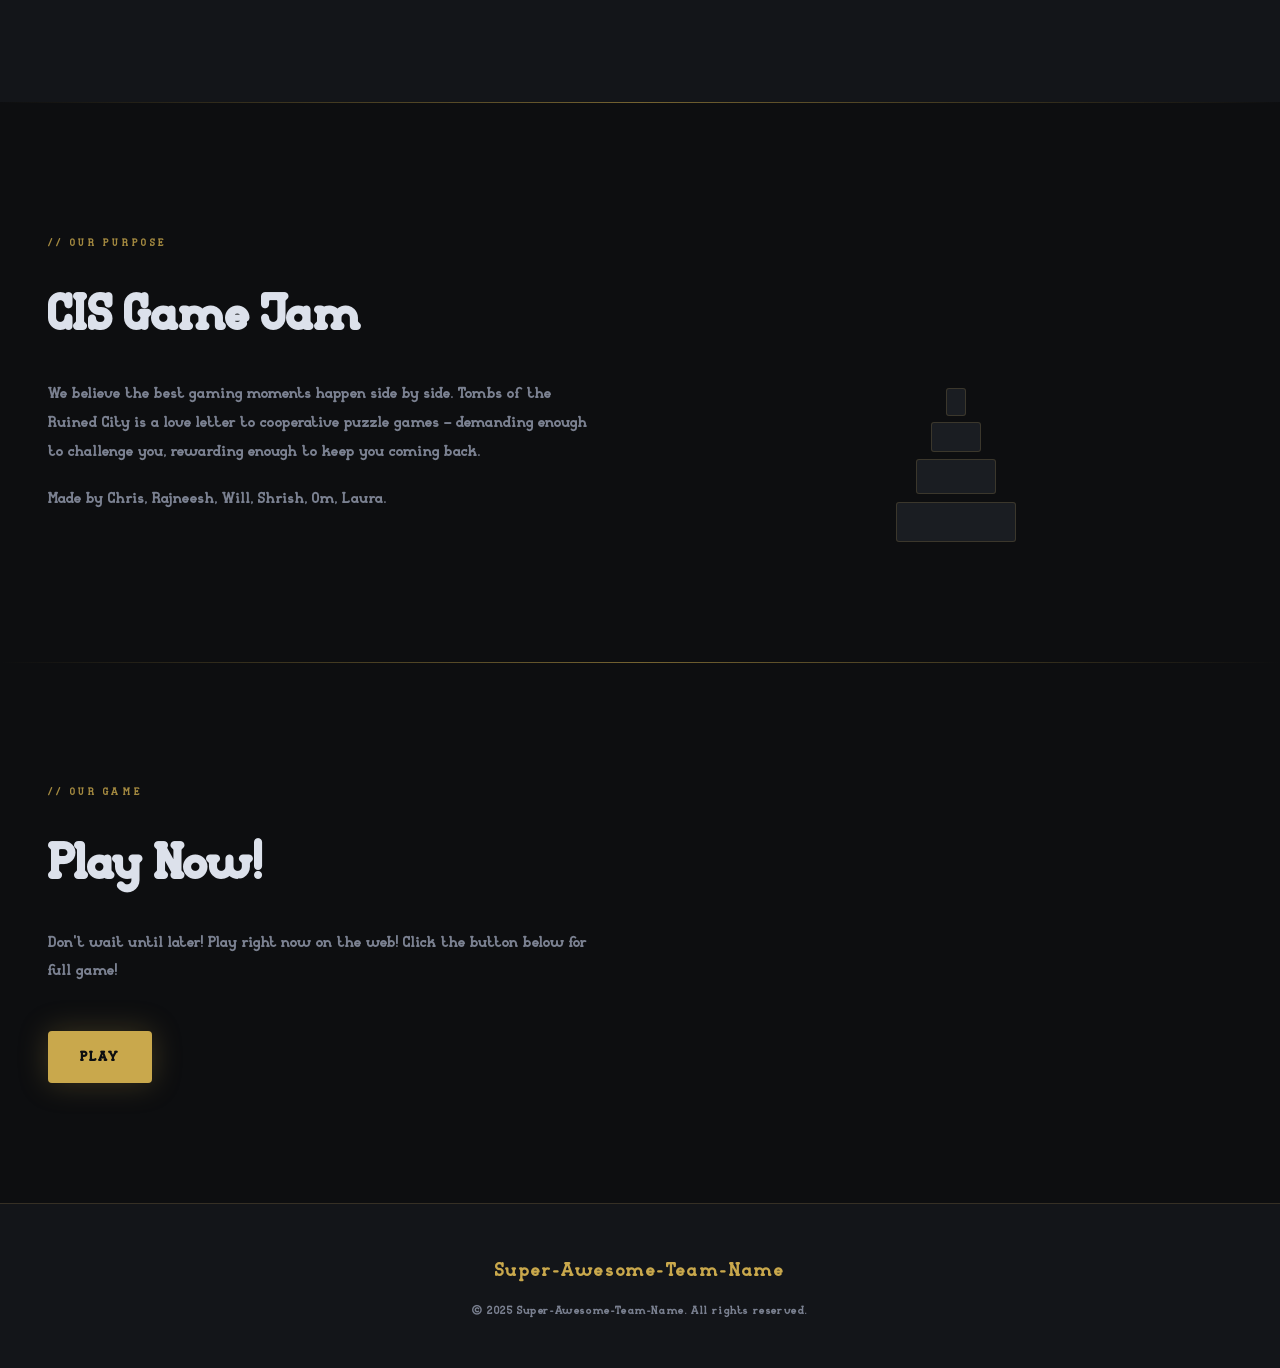
==== commit 9fa6d742: "Added Favicon(Supposed to be a spider)" ====
--- a/index.html
+++ b/index.html
@@ -5,6 +5,7 @@
     <meta name="viewport" content="width=device-width, initial-scale=1.0">
     <title>Tombs of the Ruined City</title>
     <link rel="stylesheet" href="style.css" type="text/css">
+    <link rel="icon" type="image/png" href="pixilart-drawing.png">
 </head>
 <body>
 
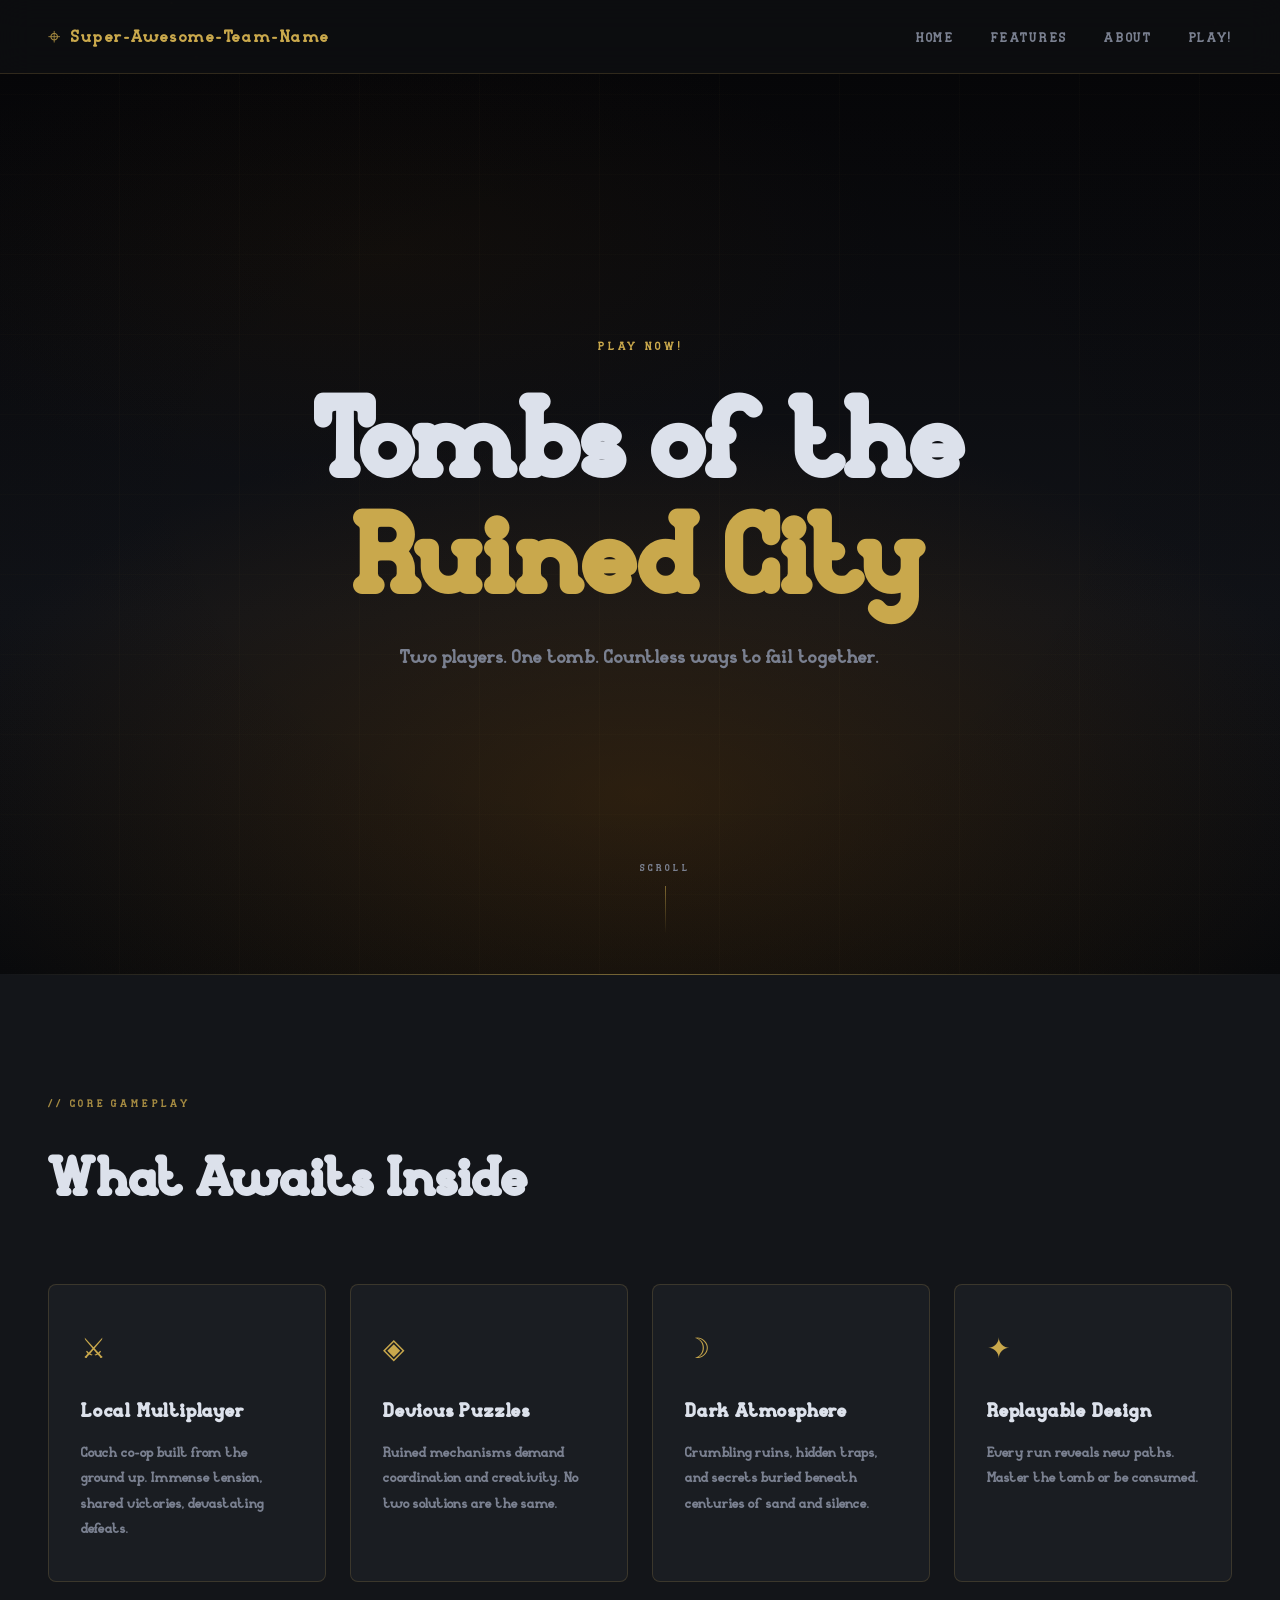
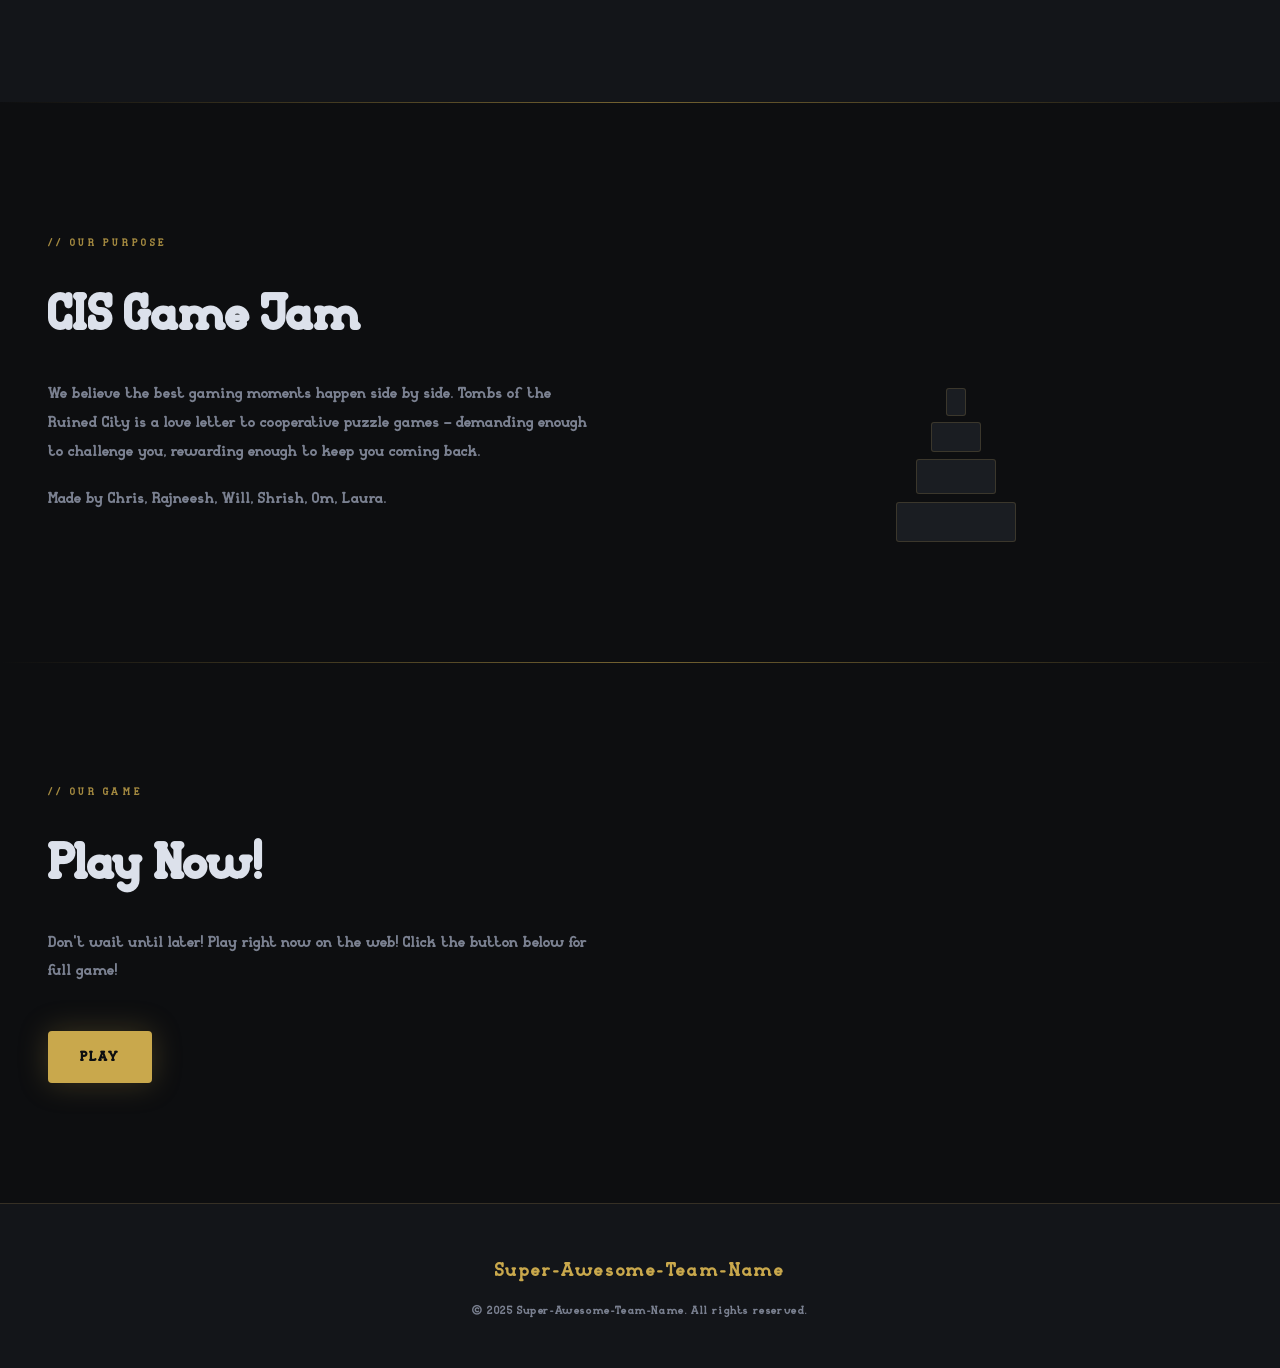
==== commit a4232c9a: "Added web build of game" ====
--- a/index.html
+++ b/index.html
@@ -93,7 +93,7 @@
                 <h2>Play Now!</h2>
                 <p>Don't wait until later! Play right now on the web! Click the button below for full game!</p>
                 <!--Add the game link in the href under this line-->
-                <a href="#" class="btn-primary" style="margin-top:28px; display:inline-block;">Play</a>
+                <a href="game/index.html" class="btn-primary" style="margin-top:28px; display:inline-block;">Play</a>
             </div>
         </div>
     </section>
